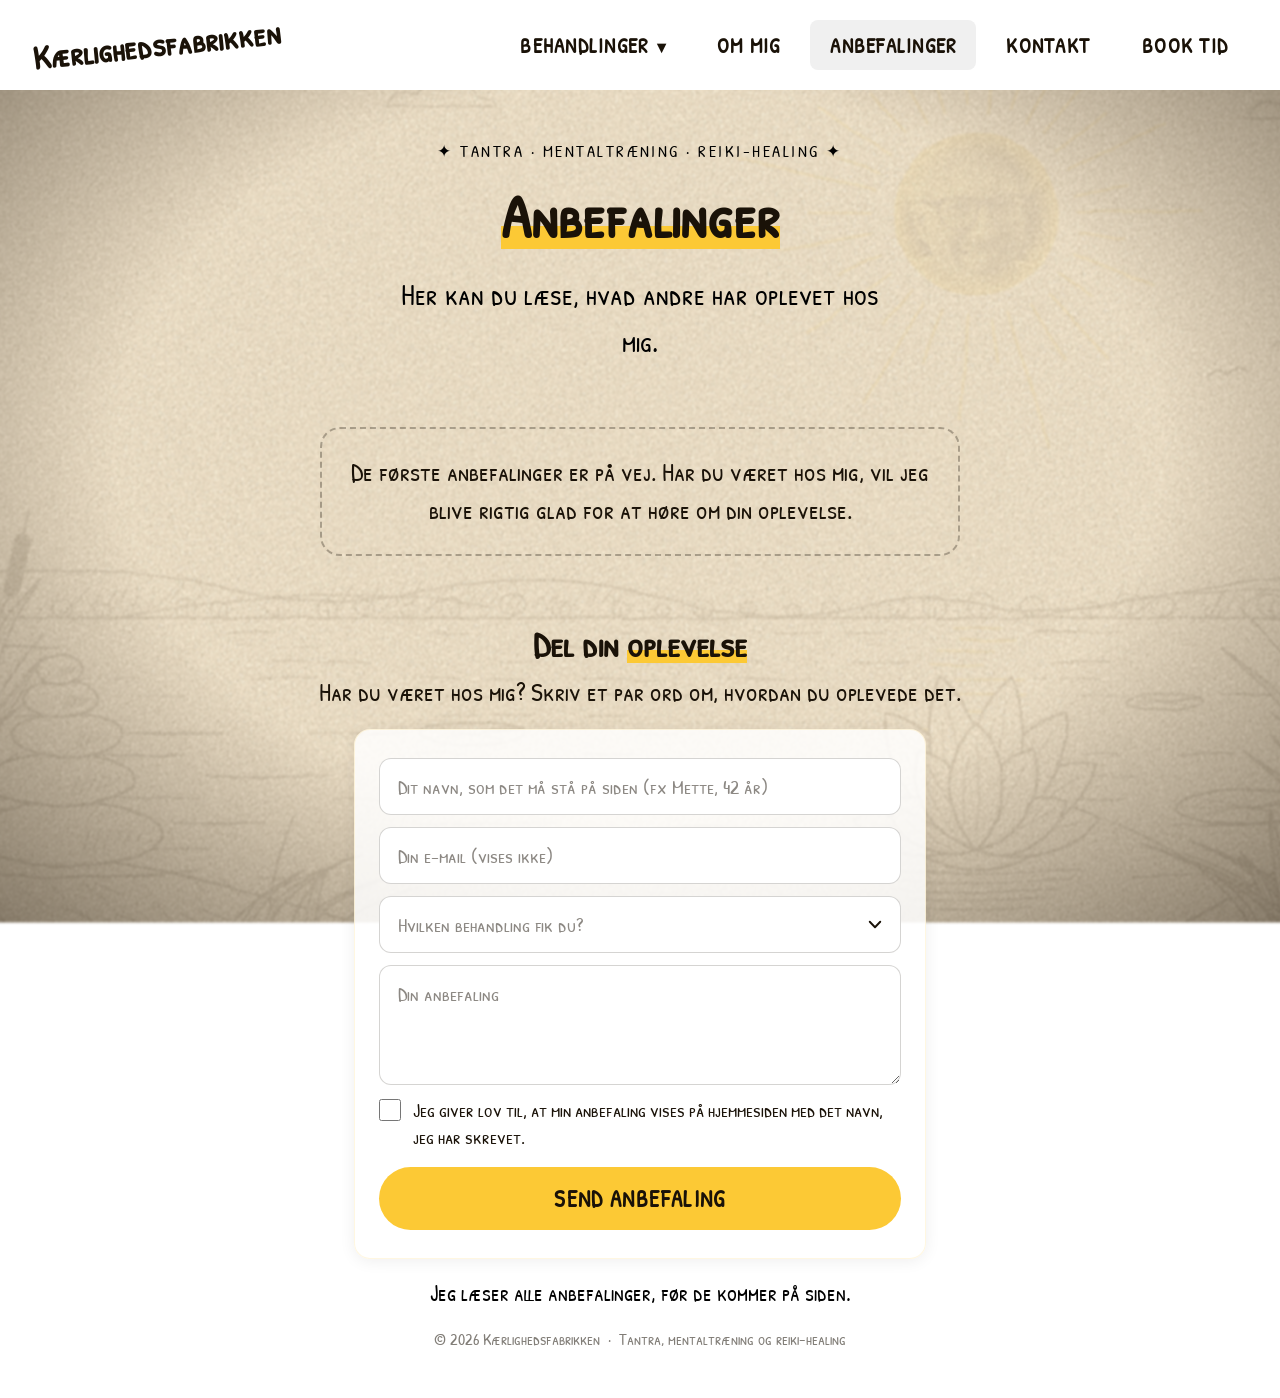
==== anbefalinger.html @ 1b06175b "Ny hjemmeside for Kærlighedsfabrikken: behandlinger, om, booking, kontakt og anbefalinger Favicon me" ====
<!DOCTYPE html>
<html lang="da">
<head>
  <meta charset="UTF-8" />
  <meta name="viewport" content="width=device-width, initial-scale=1.0" />
  <link rel="icon" href="favicon.svg" type="image/svg+xml" />
  <link rel="apple-touch-icon" href="apple-touch-icon.png" />
  <title>Anbefalinger – tantra, mentaltræning og reiki-healing | Kærlighedsfabrikken</title>
  <meta name="description" content="Læs hvad andre siger om tantra, mentaltræning og reiki-healing hos Christian Mikkel i starten af Amager, København S – og del din egen oplevelse." />
  <meta property="og:type" content="website" />
  <meta property="og:locale" content="da_DK" />
  <meta property="og:site_name" content="Kærlighedsfabrikken" />
  <meta property="og:title" content="Anbefalinger – tantra, mentaltræning og reiki-healing" />
  <meta property="og:description" content="Læs hvad andre siger om tantra, mentaltræning og reiki-healing hos Christian Mikkel i starten af Amager, København S – og del din egen oplevelse." />
  <link rel="stylesheet" href="book.css" />
  <link rel="stylesheet" href="nav.css" />
  <link rel="stylesheet" href="anbefalinger.css" />
  <link href="https://fonts.googleapis.com/css2?family=Patrick+Hand+SC&display=swap" rel="stylesheet" />
</head>
<body>

  <div class="bg"></div>

  <nav class="nav">
    <a href="index.html" class="nav-logo">Kærlighedsfabrikken</a>
    <ul class="nav-links">
      <li class="has-dropdown">
        <a href="behandlinger.html" aria-haspopup="true">Behandlinger <span class="caret" aria-hidden="true">▾</span></a>
        <ul class="dropdown">
          <li><a href="behandlinger.html#tantra">Tantra</a></li>
          <li><a href="behandlinger.html#mentaltraening">Mentaltræning</a></li>
          <li><a href="behandlinger.html#reiki">Reiki-healing</a></li>
        </ul>
      </li>
      <li><a href="om.html">Om mig</a></li>
      <li><a href="anbefalinger.html" class="active">Anbefalinger</a></li>
      <li><a href="kontakt.html">Kontakt</a></li>
      <li class="local-only"><a href="noter.html">Noter</a></li>
    </ul>
    <a href="book.html" class="btn-join">Book tid</a>
    <button class="hamburger" id="hamburger">☰</button>
  </nav>

  <div class="mobile-menu" id="mobileMenu">
    <a href="behandlinger.html">Behandlinger</a>
    <a href="behandlinger.html#tantra" class="mobile-sub">Tantra</a>
    <a href="behandlinger.html#mentaltraening" class="mobile-sub">Mentaltræning</a>
    <a href="behandlinger.html#reiki" class="mobile-sub">Reiki-healing</a>
    <a href="om.html">Om mig</a>
    <a href="anbefalinger.html">Anbefalinger</a>
    <a href="kontakt.html">Kontakt</a>
    <a href="noter.html" class="local-only">Noter</a>
    <a href="book.html" class="mobile-cta">Book tid</a>
  </div>

  <div class="page">

    <main class="main">
      <p class="eyebrow">✦ Tantra · Mentaltræning · Reiki-healing ✦</p>
      <h1><span class="gold">Anbefalinger</span></h1>
      <p class="lead">Her kan du læse, hvad andre har oplevet hos mig.</p>

      <!--
        SÅDAN TILFØJER DU EN ANBEFALING
        Kopier blokken herunder ind i <section class="quotes"> og ret teksten.
        Brug kun anbefalinger, hvor personen har givet lov (det gør de i formularen nedenfor).

        <figure class="quote">
          <blockquote>Skriv anbefalingen her.</blockquote>
          <figcaption>Navn <span>· Tantra</span></figcaption>
        </figure>
      -->
      <section class="quotes" aria-label="Anbefalinger">
        <!-- FIKTIVT EKSEMPEL: vises kun lokalt (local-only), aldrig på den offentlige side -->
        <figure class="quote local-only">
          <p class="quote-example">Eksempel – kun synligt lokalt</p>
          <blockquote>Jeg var nervøs, før jeg kom, men samtalen om mine grænser gjorde mig tryg fra start. Under massagen kunne jeg for første gang i lang tid bare give slip og være i min krop. Jeg gik derfra med en ro, der varede i flere dage.</blockquote>
          <figcaption>Sofie, 38 år <span>· Tantra</span></figcaption>
        </figure>
        <p class="quotes-empty">De første anbefalinger er på vej. Har du været hos mig, vil jeg blive rigtig glad for at høre om din oplevelse.</p>
      </section>

      <h2 class="form-title">Del din <span class="gold">oplevelse</span></h2>
      <p class="form-intro">Har du været hos mig? Skriv et par ord om, hvordan du oplevede det.</p>

      <!-- Sendes til min Gmail via Google Apps Script (se anbefalinger.js) -->
      <form class="form" id="reviewForm">
        <input type="text" name="name" placeholder="Dit navn, som det må stå på siden (fx Mette, 42 år)" required />
        <input type="email" name="email" placeholder="Din e-mail (vises ikke)" autocomplete="email" required />
        <select name="treatment" required>
          <option value="" disabled selected>Hvilken behandling fik du?</option>
          <option>Tantra</option>
          <option>Mentaltræning</option>
          <option>Reiki-healing</option>
        </select>
        <textarea name="message" placeholder="Din anbefaling" required></textarea>
        <label class="consent">
          <input type="checkbox" name="consent" required />
          <span>Jeg giver lov til, at min anbefaling vises på hjemmesiden med det navn, jeg har skrevet.</span>
        </label>
        <!-- Fælde til spam-robotter: skjult felt, som mennesker ikke udfylder -->
        <input type="text" name="_honey" class="honey" tabindex="-1" autocomplete="off" aria-hidden="true" />
        <button type="submit">Send anbefaling</button>
      </form>

      <p class="disclaimer">Jeg læser alle anbefalinger, før de kommer på siden.</p>
    </main>

    <footer class="footer">
      <p>© 2026 Kærlighedsfabrikken &nbsp;·&nbsp; Tantra, mentaltræning og reiki-healing</p>
    </footer>

  </div>

  <script src="anbefalinger.js"></script>
  <script src="nav.js"></script>
</body>
</html>
---- book.css ----
*, *::before, *::after { box-sizing: border-box; margin: 0; padding: 0; }

:root {
  --gold: #fcc935;
  --dark: #1a1208;
}

html, body { min-height: 100%; }

body {
  font-family: 'Patrick Hand SC', cursive;
  color: var(--dark);
  overflow-x: hidden;
}

/* BACKGROUND */
.bg {
  position: fixed;
  inset: 0;
  background: url('hero.svg') center top / cover no-repeat;
  z-index: 0;
  filter: var(--photo-filter) blur(1.2px);
  transform: scale(1.05);
}
.bg::after {
  content: '';
  position: absolute;
  inset: 0;
  background: var(--photo-vignette), var(--photo-grain), rgba(245, 240, 232, 0.9);
}

/* PAGE */
.page {
  position: relative;
  z-index: 1;
  width: 100%;
  max-width: 900px;
  margin: 0 auto;
  padding: 120px 24px 48px;
  display: flex;
  flex-direction: column;
  align-items: center;
  text-align: center;
  min-height: 100vh;
  justify-content: space-between;
}

/* MAIN */
.main {
  width: 100%;
  padding: 20px 0;
}

.eyebrow {
  font-size: 1.04rem;
  font-weight: 500;
  letter-spacing: 0.15em;
  text-transform: uppercase;
  color: #000000;
  margin-bottom: 20px;
}

h1 {
  font-family: 'Patrick Hand SC', cursive;
  font-size: clamp(2.5rem, 5vw, 3.8rem);
  font-weight: 800;
  line-height: 1.15;
  margin-bottom: 20px;
  color: var(--dark);
}

/* Gul tuschstreg under det fremhævede ord */
.gold {
  background: linear-gradient(transparent 62%, var(--gold) 62%, var(--gold) 90%, transparent 90%);
}

.lead {
  font-size: 1.82rem;
  line-height: 1.6;
  color: #000000;
  max-width: 520px;
  margin: 0 auto 36px;
}

/* PRISER */
.price-list {
  max-width: 572px;
  margin: 0 auto 48px;
  background: rgba(255,255,255,0.85);
  border-radius: 16px;
  border: 1px solid rgba(26,18,8,0.1);
  box-shadow: 0 2px 16px rgba(26,18,8,0.07);
  padding: 22px 28px 14px;
}

.price-title {
  font-size: 1.82rem;
  font-weight: 700;
  border-bottom: 2px solid var(--dark);
  display: inline-block;
  padding-bottom: 4px;
  margin-bottom: 10px;
}

.price-row {
  display: flex;
  align-items: baseline;
  gap: 12px;
  padding: 10px 0;
  text-align: left;
}
.price-row + .price-row { border-top: 1px dashed rgba(26,18,8,0.25); }

.price-row dt {
  font-size: 1.6rem;
  font-weight: 700;
}

/* Prikket linje mellem navn og pris, som på et menukort */
.price-time {
  flex: 1;
  font-size: 1.2rem;
  color: rgba(26,18,8,0.7);
  display: flex;
  align-items: baseline;
  gap: 10px;
}
.price-time::after {
  content: '';
  flex: 1;
  border-bottom: 2px dotted rgba(26,18,8,0.35);
  transform: translateY(-4px);
}

.price-amount {
  font-size: 1.6rem;
  font-weight: 700;
  white-space: nowrap;
  background: linear-gradient(transparent 58%, var(--gold) 58%, var(--gold) 92%, transparent 92%);
  padding: 0 4px;
}

/* KALENDER: lyst papir med sort tuschkant og gul skygge */
.calendar-frame {
  position: relative;
  background: #fbf8f1;
  border: 2.5px solid var(--dark);
  border-radius: 20px;
  box-shadow: 8px 8px 0 var(--gold);
  padding: 34px 16px 16px;
  margin: 18px 8px 72px 0;
}

/* Gul mærkat der stikker op over kanten */
.calendar-label {
  position: absolute;
  top: 0;
  left: 50%;
  transform: translate(-50%, -55%) rotate(-3deg);
  background: var(--gold);
  border: 2.5px solid var(--dark);
  border-radius: 50px;
  padding: 6px 26px;
  font-size: 1.43rem;
  font-weight: 700;
  letter-spacing: 0.06em;
  text-transform: uppercase;
  white-space: nowrap;
}

.calendar-box {
  background: #ffffff;
  border-radius: 12px;
  border: 1px solid rgba(26,18,8,0.12);
  overflow: hidden;
}

.calendar-box iframe {
  display: block;
  width: 100%;
  height: 740px;
  border: 0;
}

/* KONTAKTOPLYSNINGER: samme papir-look som kalenderen */
.contact-info {
  max-width: 572px;
  margin: 0 auto 56px;
  background: #fbf8f1;
  border: 2.5px solid var(--dark);
  border-radius: 20px;
  box-shadow: 8px 8px 0 var(--gold);
  padding: 10px 28px;
  text-align: left;
}

.contact-row {
  display: flex;
  align-items: baseline;
  gap: 16px;
  padding: 14px 0;
}
.contact-row + .contact-row { border-top: 1px dashed rgba(26,18,8,0.25); }

.contact-label {
  flex: 0 0 5.5em;
  font-size: 1.2rem;
  letter-spacing: 0.08em;
  text-transform: uppercase;
  color: rgba(26,18,8,0.7);
}

.contact-value {
  font-size: 1.6rem;
  line-height: 1.35;
  color: var(--dark);
  text-decoration: underline;
  text-decoration-color: var(--gold);
  text-decoration-thickness: 3px;
  text-underline-offset: 5px;
}
.contact-value:hover { text-decoration-color: var(--dark); }

.contact-plain { text-decoration: none; }

/* HER FOREGÅR BEHANDLINGERNE */
.place {
  max-width: 572px;
  margin: 0 auto 56px;
}
.place p {
  font-size: 1.6rem;
  line-height: 1.5;
  margin-top: 12px;
}

.form-title {
  font-size: 2.21rem;
  font-weight: 700;
  margin-bottom: 6px;
}

.form-intro {
  font-size: 1.6rem;
  margin-bottom: 20px;
}
.form-intro a {
  color: var(--dark);
  text-decoration: underline;
  text-decoration-color: var(--gold);
  text-decoration-thickness: 3px;
  text-underline-offset: 5px;
}
.form-intro a:hover { text-decoration-color: var(--dark); }

/* Spam-fælden skal ikke kunne ses */
.honey { position: absolute; left: -9999px; width: 1px; height: 1px; opacity: 0; }

/* FORM */
.form {
  max-width: 572px;
  margin-left: auto;
  margin-right: auto;
  background: rgba(255,255,255,0.85);
  border: 1px solid rgba(252,201,53,0.15);
  border-radius: 16px;
  box-shadow: 0 2px 16px rgba(26,18,8,0.07);
  padding: 28px 24px;
  display: flex;
  flex-direction: column;
  gap: 12px;
  margin-bottom: 18px;
}

.form input,
.form select,
.form textarea {
  width: 100%;
  padding: 14px 18px;
  background: #ffffff;
  border: 1.5px solid rgba(26,18,8,0.18);
  border-radius: 12px;
  font-family: 'Patrick Hand SC', cursive;
  font-size: 1.23rem;
  color: #000000;
  outline: none;
  transition: border-color 0.2s;
}

.form textarea {
  min-height: 120px;
  line-height: 1.4;
  resize: vertical;
}

/* Egen pil på rullemenuen, så den ligner de andre felter */
.form select {
  appearance: none;
  -webkit-appearance: none;
  cursor: pointer;
  padding-right: 44px;
  background-image: url("data:image/svg+xml,%3Csvg xmlns='http://www.w3.org/2000/svg' viewBox='0 0 16 10'%3E%3Cpath d='M2 2l6 6 6-6' fill='none' stroke='%231a1208' stroke-width='2.2' stroke-linecap='round' stroke-linejoin='round'/%3E%3C/svg%3E");
  background-repeat: no-repeat;
  background-position: right 18px center;
  background-size: 14px;
}
.form select:invalid { color: rgba(26,18,8,0.5); }

.form input::placeholder,
.form textarea::placeholder { color: rgba(26,18,8,0.5); }

.form input:focus,
.form select:focus,
.form textarea:focus { border-color: var(--gold); }

.form button {
  width: 100%;
  padding: 16px;
  background: var(--gold);
  border: none;
  border-radius: 50px;
  font-family: 'Patrick Hand SC', cursive;
  font-size: 1.43rem;
  font-weight: 700;
  letter-spacing: 0.06em;
  text-transform: uppercase;
  color: var(--dark);
  cursor: pointer;
  transition: background 0.2s, transform 0.15s;
  margin-top: 4px;
}

.form button:hover { background: #fdd55e; transform: translateY(-2px); }

.form button:disabled {
  background: #1a7a6e;
  color: white;
  transform: none;
  cursor: default;
}

.disclaimer {
  font-size: 1.41rem;
  color: #000000;
}

/* FOOTER */
.footer {
  font-size: 1.01rem;
  color: rgba(26,18,8,0.55);
}

.footer a {
  color: rgba(26,18,8,0.7);
  text-decoration: none;
  transition: color 0.2s;
}

.footer a:hover { color: var(--gold); }

@media (max-width: 640px) {
  .contact-info { padding: 6px 18px; box-shadow: 5px 5px 0 var(--gold); margin-right: 5px; }
  .contact-row { flex-direction: column; gap: 2px; }

  .calendar-frame { padding: 30px 8px 8px; box-shadow: 5px 5px 0 var(--gold); margin-right: 5px; }
  .calendar-box iframe { height: 900px; }
  .price-list { padding: 18px 18px 10px; }
  .price-row { flex-wrap: wrap; gap: 2px 10px; }
  .price-time { order: 3; flex-basis: 100%; }
  .price-time::after { display: none; }
  .price-amount { margin-left: auto; }
  .page { padding: 100px 16px 40px; }
  h1 { font-size: 2.2rem; }
  .form { padding: 20px 16px; }
}
---- nav.css ----
/* Fælles menu og baggrundsfilter – bruges på alle sider */

/* Analogt foto-look til baggrundsbilledet: filmkorn og mørke hjørner */
:root {
  --photo-filter: sepia(0.2) contrast(1.15) brightness(1.04);
  --photo-vignette: radial-gradient(ellipse at center, rgba(0,0,0,0) 55%, rgba(20,12,4,0.45) 100%);
  --photo-grain: url("data:image/svg+xml,%3Csvg xmlns='http://www.w3.org/2000/svg' width='300' height='300'%3E%3Cfilter id='n'%3E%3CfeTurbulence type='fractalNoise' baseFrequency='0.9' numOctaves='2' stitchTiles='stitch'/%3E%3CfeColorMatrix type='matrix' values='0 0 0 0 0.1  0 0 0 0 0.07  0 0 0 0 0.03  0.5 0.5 0.5 0 -0.45'/%3E%3C/filter%3E%3Crect width='100%25' height='100%25' filter='url(%23n)'/%3E%3C/svg%3E");
}

/* NAV */
.nav {
  position: fixed;
  top: 0; left: 0; right: 0;
  z-index: 100;
  display: flex;
  align-items: center;
  gap: 12px;
  padding: 20px 32px;
}

.nav::before {
  content: '';
  position: absolute;
  inset: 0;
  background: #ffffff;
  z-index: -1;
  pointer-events: none;
}

.nav-logo {
  font-family: 'Patrick Hand SC', cursive;
  font-size: 2.08rem;
  font-weight: 700;
  color: #1a1208;
  text-decoration: none;
  margin-right: auto;
  line-height: 1;
  transform: rotate(-6deg);
  display: inline-block;
}

.nav-links {
  display: flex;
  list-style: none;
  gap: 10px;
}

.nav-links a {
  color: #1a1208;
  font-family: 'Patrick Hand SC', cursive;
  font-size: 1.3rem;
  font-weight: 700;
  letter-spacing: 0.06em;
  text-transform: uppercase;
  text-decoration: none;
  background: #ffffff;
  padding: 11px 20px;
  border-radius: 8px;
  transition: background 0.2s, transform 0.15s;
  white-space: nowrap;
}
.nav-links a:hover { background: #f0f0f0; transform: translateY(-1px); }
.nav-links a.active { background: #f0f0f0; }

/* DROPDOWN UNDER BEHANDLINGER */
.has-dropdown { position: relative; }

.caret {
  display: inline-block;
  font-size: 0.8em;
  margin-left: 2px;
  transition: transform 0.2s;
}
.has-dropdown:hover .caret,
.has-dropdown:focus-within .caret { transform: rotate(180deg); }

/* Usynlig bro (padding-top), så menuen ikke lukker, når musen flyttes ned */
.dropdown {
  position: absolute;
  top: 100%;
  left: 50%;
  transform: translate(-50%, 6px);
  list-style: none;
  padding-top: 14px;
  opacity: 0;
  visibility: hidden;
  transition: opacity 0.15s, transform 0.15s, visibility 0.15s;
  z-index: 101;
}
.has-dropdown:hover .dropdown,
.has-dropdown:focus-within .dropdown {
  opacity: 1;
  visibility: visible;
  transform: translate(-50%, 0);
}

.dropdown li {
  background: #ffffff;
  border-left: 2px solid #1a1208;
  border-right: 2px solid #1a1208;
}
.dropdown li:first-child { border-top: 2px solid #1a1208; border-radius: 12px 12px 0 0; padding-top: 6px; }
.dropdown li:last-child {
  border-bottom: 2px solid #1a1208;
  border-radius: 0 0 12px 12px;
  padding-bottom: 6px;
}
/* Gul skygge om hele menuen, som rammen om kalenderen */
.dropdown { filter: drop-shadow(5px 5px 0 #fcc935); }

.nav-links .dropdown a {
  display: block;
  margin: 0 6px;
  padding: 9px 18px;
  font-size: 1.17rem;
}

.btn-join {
  background: #ffffff;
  color: #1a1208;
  font-family: 'Patrick Hand SC', cursive;
  font-size: 1.3rem;
  font-weight: 700;
  letter-spacing: 0.06em;
  text-transform: uppercase;
  text-decoration: none;
  padding: 11px 20px;
  border-radius: 8px;
  transition: background 0.2s, transform 0.15s;
  white-space: nowrap;
}
.btn-join:hover { background: #f0f0f0; transform: translateY(-1px); }

.hamburger {
  display: none;
  background: #fcc935;
  border: none;
  border-radius: 8px;
  font-size: 1.56rem;
  padding: 10px 16px;
  cursor: pointer;
  color: #1a1208;
  font-weight: 700;
}

/* MOBILE MENU */
.mobile-menu {
  display: none;
  position: fixed;
  top: 82px; left: 0; right: 0;
  z-index: 99;
  background: rgba(245, 240, 232, 0.97);
  backdrop-filter: blur(10px);
  flex-direction: column;
  padding: 16px 24px 24px;
  gap: 10px;
  border-bottom: 2px solid #fcc935;
}
.mobile-menu.open { display: flex; }

.mobile-menu a {
  color: #1a1208;
  font-size: 1.17rem;
  font-weight: 700;
  letter-spacing: 0.06em;
  text-transform: uppercase;
  text-decoration: none;
  background: #fcc935;
  padding: 13px 20px;
  border-radius: 8px;
  text-align: center;
  transition: background 0.2s;
}
.mobile-menu a:hover { background: #fdd55e; }
.mobile-menu .mobile-sub {
  background: #ffffff;
  border: 1.5px solid #fcc935;
  font-size: 1.04rem;
  padding: 9px 20px;
  margin: -4px 0 0 28px;
}
.mobile-menu .mobile-sub::before { content: '↳ '; }
.mobile-menu .mobile-cta { background: #1a1208; color: white; }

/* Kun synlig lokalt – nav.js sætter is-local på <html> */
html:not(.is-local) .local-only { display: none !important; }

/* RESPONSIVE */
@media (max-width: 1040px) {
  .nav { padding: 16px 20px; }
  .nav-links, .btn-join { display: none; }
  .hamburger { display: block; }
}
---- anbefalinger.css ----
/* ANBEFALINGER: citater på lyst papir med gul skygge, som kalenderen */
.quotes {
  max-width: 640px;
  margin: 0 auto 64px;
  display: flex;
  flex-direction: column;
  gap: 48px;
  text-align: left;
  padding-top: 26px;
}

.quote {
  position: relative;
  background: #fbf8f1;
  border: 2.5px solid var(--dark);
  border-radius: 20px;
  box-shadow: 8px 8px 0 var(--gold);
  padding: 30px 28px 22px;
}

/* Stort anførselstegn i hjørnet */
.quote::before {
  content: '“';
  position: absolute;
  top: -26px;
  left: 18px;
  font-size: 5rem;
  line-height: 1;
  background: var(--gold);
  border-radius: 50%;
  width: 52px;
  height: 52px;
  display: flex;
  align-items: flex-start;
  justify-content: center;
  padding-top: 6px;
}

.quote blockquote {
  font-size: 1.6rem;
  line-height: 1.45;
}

.quote figcaption {
  margin-top: 14px;
  font-size: 1.3rem;
  font-weight: 700;
}
.quote figcaption span {
  font-weight: 400;
  color: rgba(26,18,8,0.7);
}

/* Teksten "på vej" forsvinder af sig selv, når den første anbefaling er sat ind */
.quotes-empty {
  font-size: 1.6rem;
  line-height: 1.5;
  text-align: center;
  padding: 24px;
  border: 2px dashed rgba(26,18,8,0.3);
  border-radius: 20px;
}
.quotes:has(.quote:not(.local-only)) .quotes-empty { display: none; }

/* Mærkat på eksempler, der kun vises lokalt */
.quote-example {
  display: inline-block;
  margin-bottom: 10px;
  padding: 2px 10px;
  border: 1.5px dashed var(--dark);
  border-radius: 8px;
  font-size: 1rem;
  letter-spacing: 0.08em;
  text-transform: uppercase;
}

/* Samtykke-flueben */
.consent {
  display: flex;
  align-items: flex-start;
  gap: 12px;
  text-align: left;
  font-size: 1.2rem;
  line-height: 1.4;
  cursor: pointer;
}
.form .consent input {
  width: 22px;
  height: 22px;
  flex: 0 0 22px;
  margin-top: 2px;
  padding: 0;
  accent-color: var(--dark);
}

@media (max-width: 640px) {
  .quote { box-shadow: 5px 5px 0 var(--gold); margin-right: 5px; padding: 28px 20px 18px; }
}
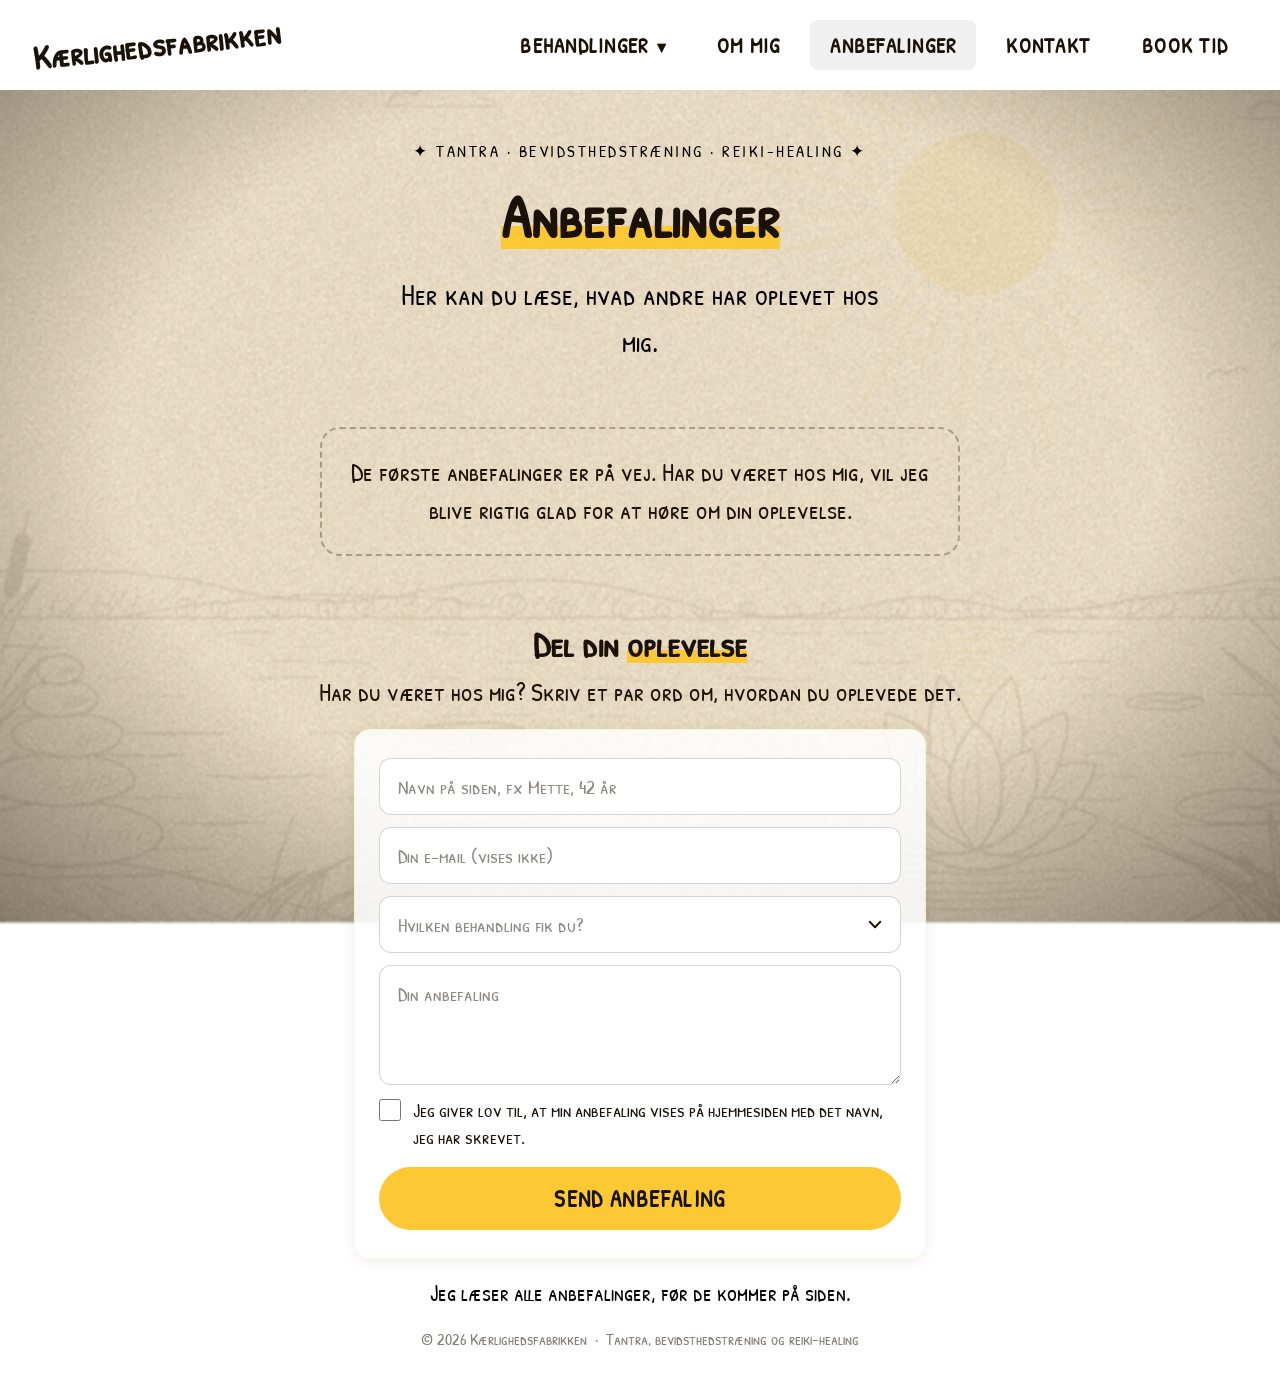
==== commit 2a9cdd62: "Bevidsthedstræning, ny om-tekst, adresse, priser og mobil-rettelser - Mentaltræning omdøbt til bevid" ====
--- a/anbefalinger.html
+++ b/anbefalinger.html
@@ -5,13 +5,13 @@
   <meta name="viewport" content="width=device-width, initial-scale=1.0" />
   <link rel="icon" href="favicon.svg" type="image/svg+xml" />
   <link rel="apple-touch-icon" href="apple-touch-icon.png" />
-  <title>Anbefalinger – tantra, mentaltræning og reiki-healing | Kærlighedsfabrikken</title>
-  <meta name="description" content="Læs hvad andre siger om tantra, mentaltræning og reiki-healing hos Christian Mikkel i starten af Amager, København S – og del din egen oplevelse." />
+  <title>Anbefalinger – tantra, bevidsthedstræning og reiki-healing | Kærlighedsfabrikken</title>
+  <meta name="description" content="Læs hvad andre siger om tantra, bevidsthedstræning og reiki-healing hos Christian Mikkel på Under Elmene 13, 2300 København S – og del din egen oplevelse." />
   <meta property="og:type" content="website" />
   <meta property="og:locale" content="da_DK" />
   <meta property="og:site_name" content="Kærlighedsfabrikken" />
-  <meta property="og:title" content="Anbefalinger – tantra, mentaltræning og reiki-healing" />
-  <meta property="og:description" content="Læs hvad andre siger om tantra, mentaltræning og reiki-healing hos Christian Mikkel i starten af Amager, København S – og del din egen oplevelse." />
+  <meta property="og:title" content="Anbefalinger – tantra, bevidsthedstræning og reiki-healing" />
+  <meta property="og:description" content="Læs hvad andre siger om tantra, bevidsthedstræning og reiki-healing hos Christian Mikkel på Under Elmene 13, 2300 København S – og del din egen oplevelse." />
   <link rel="stylesheet" href="book.css" />
   <link rel="stylesheet" href="nav.css" />
   <link rel="stylesheet" href="anbefalinger.css" />
@@ -28,7 +28,7 @@
         <a href="behandlinger.html" aria-haspopup="true">Behandlinger <span class="caret" aria-hidden="true">▾</span></a>
         <ul class="dropdown">
           <li><a href="behandlinger.html#tantra">Tantra</a></li>
-          <li><a href="behandlinger.html#mentaltraening">Mentaltræning</a></li>
+          <li><a href="behandlinger.html#bevidsthedstraening">Bevidsthedstræning</a></li>
           <li><a href="behandlinger.html#reiki">Reiki-healing</a></li>
         </ul>
       </li>
@@ -44,7 +44,7 @@
   <div class="mobile-menu" id="mobileMenu">
     <a href="behandlinger.html">Behandlinger</a>
     <a href="behandlinger.html#tantra" class="mobile-sub">Tantra</a>
-    <a href="behandlinger.html#mentaltraening" class="mobile-sub">Mentaltræning</a>
+    <a href="behandlinger.html#bevidsthedstraening" class="mobile-sub">Bevidsthedstræning</a>
     <a href="behandlinger.html#reiki" class="mobile-sub">Reiki-healing</a>
     <a href="om.html">Om mig</a>
     <a href="anbefalinger.html">Anbefalinger</a>
@@ -56,7 +56,7 @@
   <div class="page">
 
     <main class="main">
-      <p class="eyebrow">✦ Tantra · Mentaltræning · Reiki-healing ✦</p>
+      <p class="eyebrow">✦ Tantra · Bevidsthedstræning · Reiki-healing ✦</p>
       <h1><span class="gold">Anbefalinger</span></h1>
       <p class="lead">Her kan du læse, hvad andre har oplevet hos mig.</p>
 
@@ -85,12 +85,12 @@
 
       <!-- Sendes til min Gmail via Google Apps Script (se anbefalinger.js) -->
       <form class="form" id="reviewForm">
-        <input type="text" name="name" placeholder="Dit navn, som det må stå på siden (fx Mette, 42 år)" required />
+        <input type="text" name="name" placeholder="Navn på siden, fx Mette, 42 år" required />
         <input type="email" name="email" placeholder="Din e-mail (vises ikke)" autocomplete="email" required />
         <select name="treatment" required>
           <option value="" disabled selected>Hvilken behandling fik du?</option>
           <option>Tantra</option>
-          <option>Mentaltræning</option>
+          <option>Bevidsthedstræning</option>
           <option>Reiki-healing</option>
         </select>
         <textarea name="message" placeholder="Din anbefaling" required></textarea>
@@ -107,7 +107,7 @@
     </main>
 
     <footer class="footer">
-      <p>© 2026 Kærlighedsfabrikken &nbsp;·&nbsp; Tantra, mentaltræning og reiki-healing</p>
+      <p>© 2026 Kærlighedsfabrikken &nbsp;·&nbsp; Tantra, bevidsthedstræning og reiki-healing</p>
     </footer>
 
   </div>
--- a/book.css
+++ b/book.css
@@ -234,6 +234,9 @@
   margin-top: 12px;
 }
 
+/* Plads til den faste menu, når et link hopper hertil */
+#spoergsmaal { scroll-margin-top: 110px; }
+
 .form-title {
   font-size: 2.21rem;
   font-weight: 700;
@@ -361,6 +364,7 @@
 @media (max-width: 640px) {
   .contact-info { padding: 6px 18px; box-shadow: 5px 5px 0 var(--gold); margin-right: 5px; }
   .contact-row { flex-direction: column; gap: 2px; }
+  .contact-label { flex: none; }
 
   .calendar-frame { padding: 30px 8px 8px; box-shadow: 5px 5px 0 var(--gold); margin-right: 5px; }
   .calendar-box iframe { height: 900px; }
